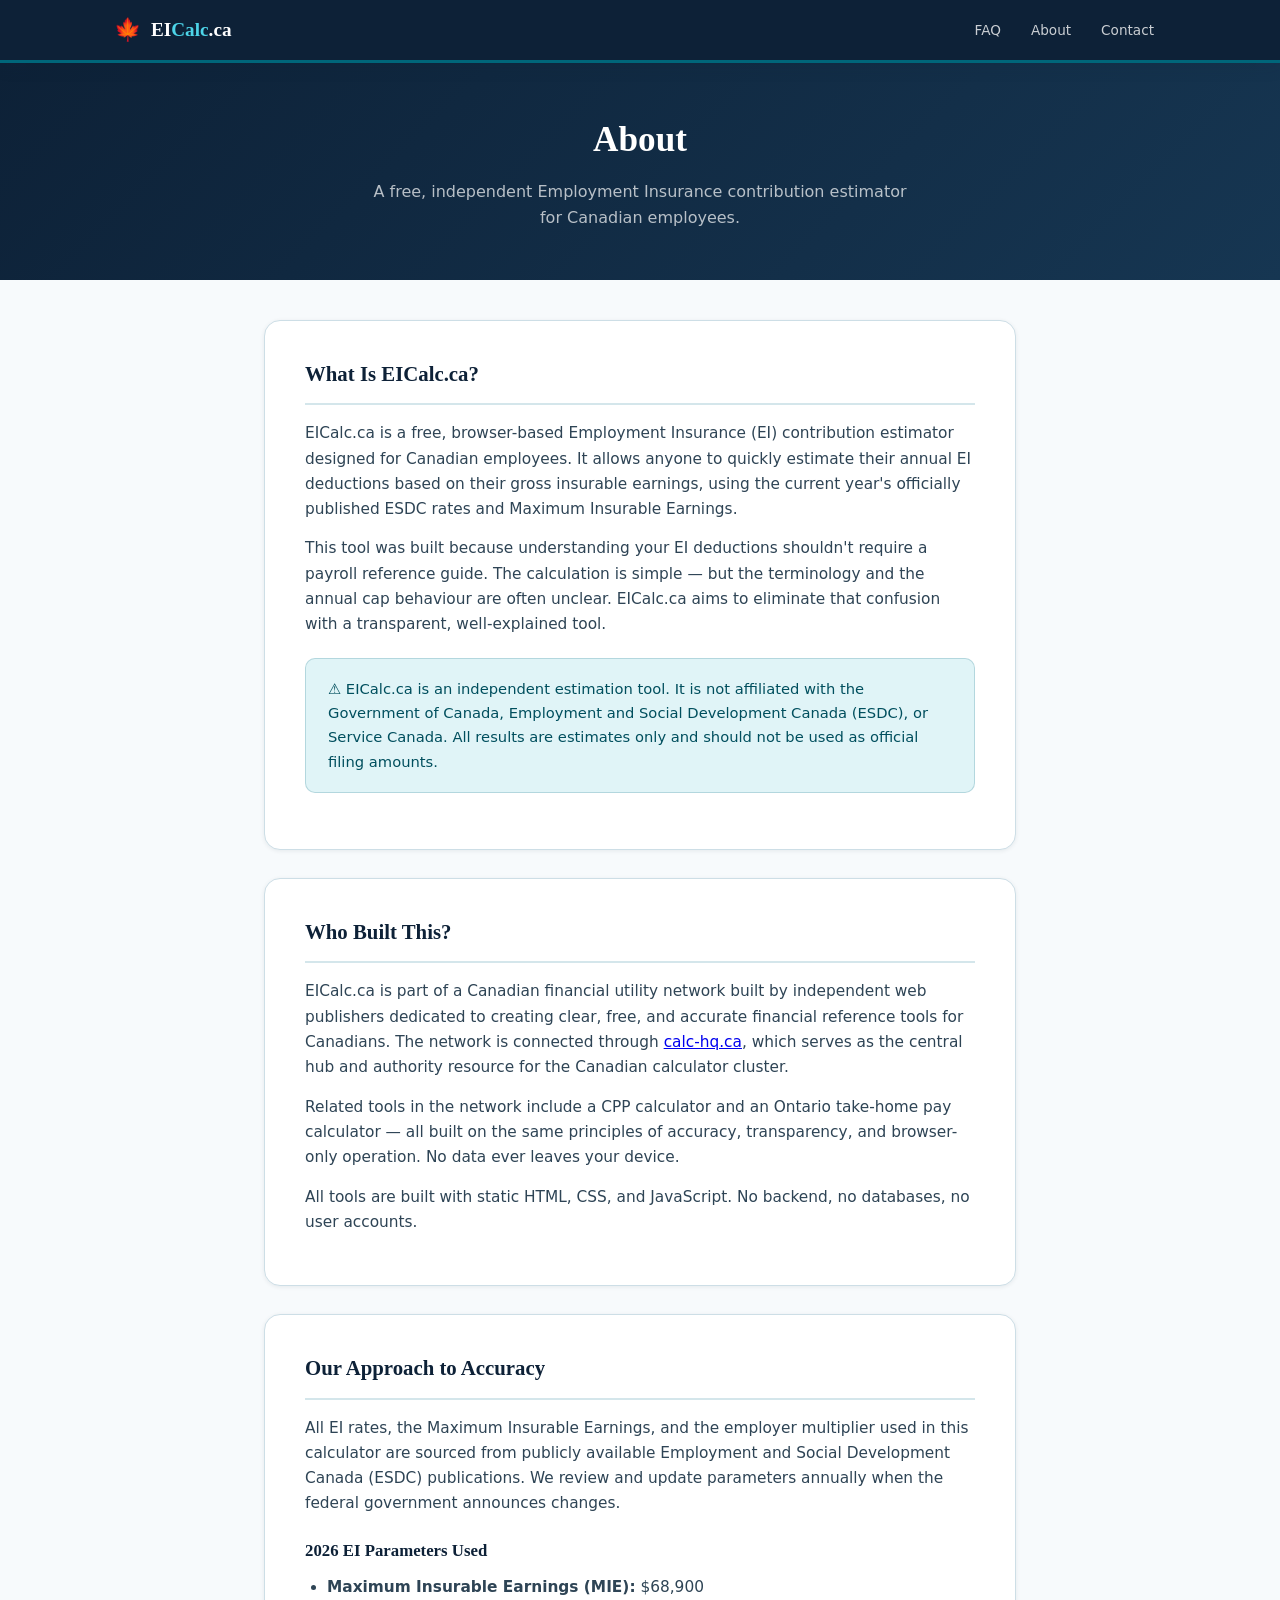
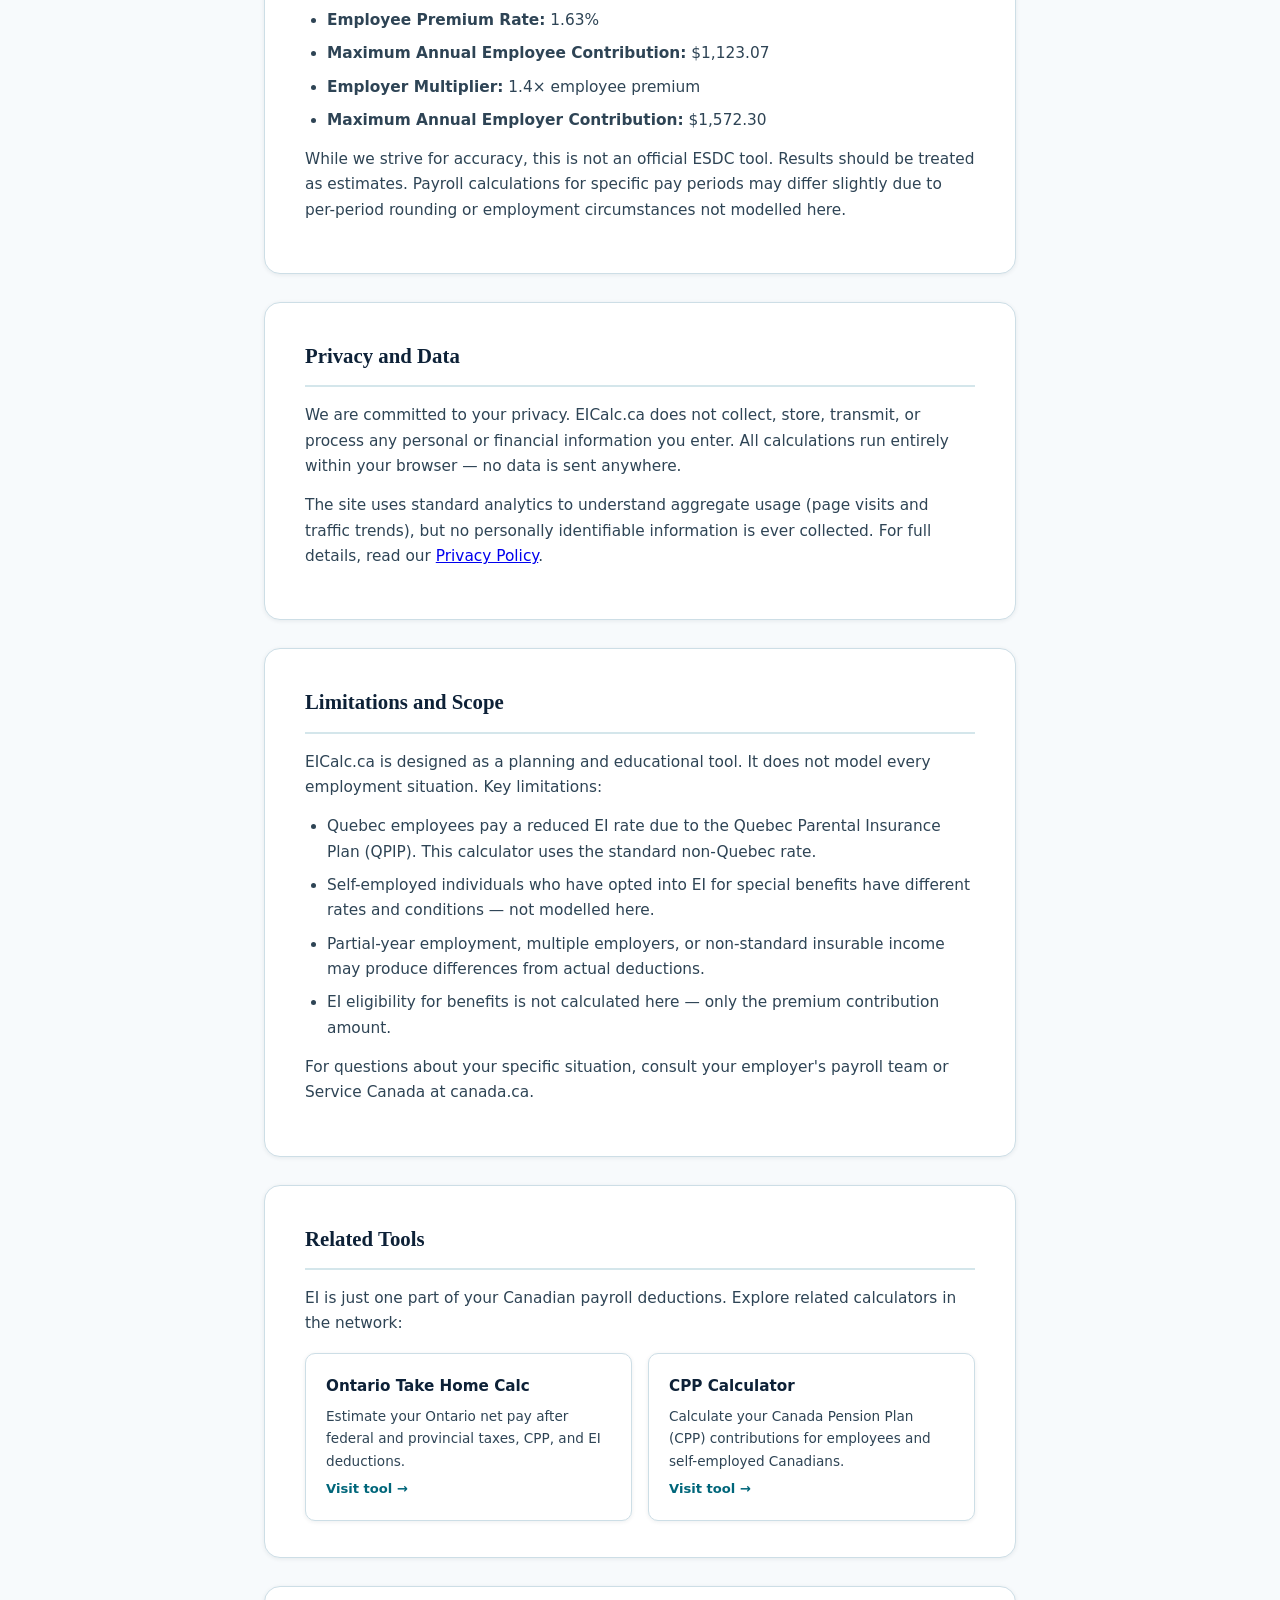
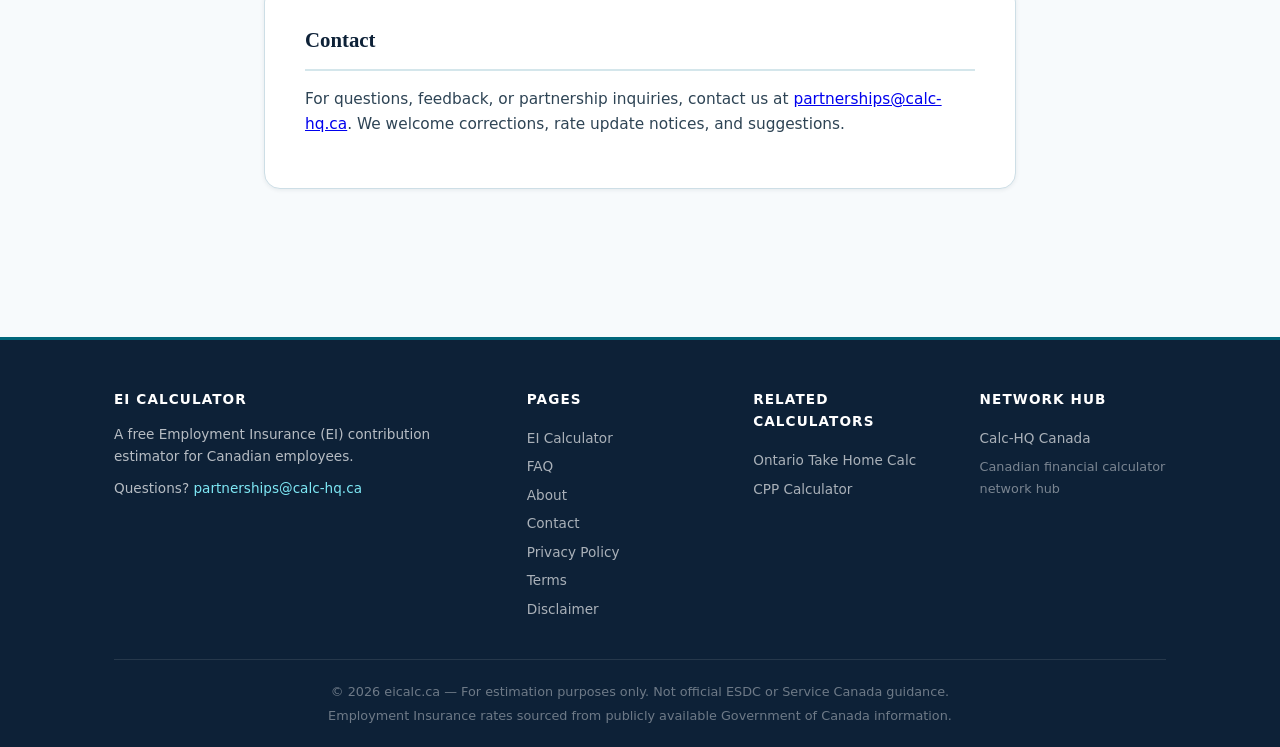
==== about.html @ 8615a93e "updated" ====
<!DOCTYPE html>
<html lang="en-CA">
<head>
  <meta charset="UTF-8" />
  <meta name="viewport" content="width=device-width, initial-scale=1.0" />
  <title>About | EI Calculator</title>
  <meta name="description" content="About EICalc.ca — a free, independent Employment Insurance (EI) contribution estimator for Canadian employees." />
  <link rel="canonical" href="https://eicalc.ca/about.html" />
  <link rel="icon" href="data:image/svg+xml,<svg xmlns='http://www.w3.org/2000/svg' viewBox='0 0 100 100'><text y='.9em' font-size='90'>🍁</text></svg>" />
  <script type="application/ld+json">
  {
    "@context": "https://schema.org",
    "@type": "WebApplication",
    "name": "EI Calculator",
    "url": "https://eicalc.ca",
    "description": "Free Employment Insurance (EI) contribution estimator for Canadian employees. Calculate your EI deductions based on current ESDC rates.",
    "applicationCategory": "FinanceApplication",
    "operatingSystem": "Any",
    "browserRequirements": "Requires JavaScript",
    "offers": { "@type": "Offer", "price": "0", "priceCurrency": "CAD" },
    "creator": { "@type": "Organization", "name": "EI Calculator", "url": "https://eicalc.ca" }
  }
  </script>
  <style>
    :root {
      --teal:#00667a; --teal-dark:#004f5e; --teal-light:#e0f4f7;
      --navy:#0d2137; --navy-mid:#163652; --mist:#edf4f6; --mist-dark:#d4e6eb;
      --white:#ffffff; --off-white:#f7fafc; --text:#1a2b38; --text-mid:#2e4455; --text-light:#5c7a8a;
      --border:#cddee6; --radius:10px; --radius-lg:16px;
      --shadow-sm:0 1px 4px rgba(13,33,55,0.08); --shadow-md:0 4px 16px rgba(13,33,55,0.12);
      --font-head:'Georgia','Times New Roman',serif; --font-body:'Segoe UI',system-ui,-apple-system,sans-serif;
    }
    *,*::before,*::after{box-sizing:border-box;margin:0;padding:0;}
    body{font-family:var(--font-body);font-size:16px;line-height:1.65;color:var(--text);background:var(--off-white);}
    .site-header{background:var(--navy);border-bottom:3px solid var(--teal);position:sticky;top:0;z-index:100;box-shadow:0 4px 16px rgba(13,33,55,0.12);}
    .header-inner{max-width:1100px;margin:0 auto;padding:0 24px;display:flex;align-items:center;justify-content:space-between;height:60px;}
    .site-logo{display:flex;align-items:center;gap:10px;text-decoration:none;}
    .logo-maple{font-size:22px;}
    .logo-text{font-family:var(--font-head);font-size:1.2rem;color:var(--white);font-weight:700;}
    .logo-text span{color:#4dd4e8;}
    .site-nav{display:flex;gap:6px;}
    .site-nav a{color:rgba(255,255,255,0.78);text-decoration:none;font-size:0.85rem;padding:6px 12px;border-radius:6px;transition:all 0.2s;}
    .site-nav a:hover{background:rgba(255,255,255,0.1);color:#fff;}
    .page-hero{background:linear-gradient(135deg,var(--navy) 0%,var(--navy-mid) 100%);padding:48px 24px;text-align:center;}
    .page-hero h1{font-family:var(--font-head);color:var(--white);font-size:clamp(1.6rem,3vw,2.2rem);margin-bottom:10px;}
    .page-hero p{color:rgba(255,255,255,0.7);max-width:560px;margin:0 auto;}
    .page-content{max-width:800px;margin:40px auto;padding:0 24px 60px;}
    .content-card{background:var(--white);border:1px solid var(--border);border-radius:var(--radius-lg);padding:36px 40px;box-shadow:var(--shadow-sm);margin-bottom:28px;}
    .content-card h2{font-family:var(--font-head);font-size:1.3rem;color:var(--navy);margin-bottom:16px;padding-bottom:12px;border-bottom:2px solid var(--mist-dark);}
    .content-card h3{font-family:var(--font-head);font-size:1.05rem;color:var(--navy);margin:20px 0 10px;}
    .content-card p{color:var(--text-mid);margin-bottom:14px;font-size:0.96rem;}
    .content-card ul{color:var(--text-mid);margin-bottom:14px;padding-left:22px;}
    .content-card li{margin-bottom:8px;font-size:0.96rem;}
    .highlight-box{background:var(--teal-light);border:1px solid rgba(0,102,122,0.2);border-radius:var(--radius);padding:18px 22px;margin:20px 0;}
    .highlight-box p{color:var(--teal-dark);margin:0;font-size:0.92rem;}
    .site-footer{background:var(--navy);border-top:3px solid var(--teal);color:rgba(255,255,255,0.7);margin-top:60px;}
    #network-footer{max-width:1100px;margin:0 auto;padding:0 24px;}
    .footer-grid{display:grid;grid-template-columns:2fr 1fr 1fr 1fr;gap:40px;padding:48px 0 36px;}
    .footer-col h4{color:var(--white);font-size:0.85rem;font-weight:700;text-transform:uppercase;letter-spacing:0.08em;margin-bottom:14px;}
    .footer-col p{font-size:0.85rem;line-height:1.6;margin-bottom:10px;}
    .footer-col a{display:block;color:rgba(255,255,255,0.65);text-decoration:none;font-size:0.85rem;padding:3px 0;transition:color 0.2s;}
    .footer-col a:hover{color:var(--white);}
    .footer-email a{display:inline;color:#7ee8f5;}
    .footer-hub-desc{display:block;font-size:0.8rem;color:rgba(255,255,255,0.45);margin-top:4px;}
    .footer-bottom{border-top:1px solid rgba(255,255,255,0.1);padding:18px 0;font-size:0.8rem;color:rgba(255,255,255,0.4);text-align:center;}
    .footer-bottom p{margin:3px 0;}
    .related-card{display:flex;flex-direction:column;gap:6px;background:var(--white);border:1px solid var(--border);border-radius:var(--radius);padding:20px;text-decoration:none;transition:border-color 0.2s,box-shadow 0.2s;box-shadow:var(--shadow-sm);}
    .related-card:hover{border-color:var(--teal);box-shadow:var(--shadow-md);}
    .related-card-name{font-weight:700;color:var(--navy);font-size:0.95rem;}
    .related-card-desc{font-size:0.85rem;color:var(--text-mid);}
    .related-card-link{font-size:0.82rem;font-weight:600;color:var(--teal);}
    #network-related-calculators{display:grid;grid-template-columns:repeat(auto-fit,minmax(240px,1fr));gap:16px;margin-top:16px;}
    @media(max-width:768px){.footer-grid{grid-template-columns:1fr 1fr;}.content-card{padding:22px 20px;}.site-nav{display:none;}}
    @media(max-width:480px){.footer-grid{grid-template-columns:1fr;}}
  </style>
  <script async src="https://pagead2.googlesyndication.com/pagead/js/adsbygoogle.js?client=ca-pub-7744853829365165" crossorigin="anonymous"></script>
</head>
<body>
<header class="site-header">
  <div class="header-inner">
    <a href="index.html" class="site-logo">
      <span class="logo-maple">🍁</span>
      <span class="logo-text">EI<span>Calc</span>.ca</span>
    </a>
    <nav class="site-nav">
      <a href="faq.html">FAQ</a>
      <a href="about.html">About</a>
      <a href="contact.html">Contact</a>
    </nav>
  </div>
</header>

<section class="page-hero">
  <h1>About</h1>
  <p>A free, independent Employment Insurance contribution estimator for Canadian employees.</p>
</section>

<div class="page-content">

  <div class="content-card">
    <h2>What Is EICalc.ca?</h2>
    <p>EICalc.ca is a free, browser-based Employment Insurance (EI) contribution estimator designed for Canadian employees. It allows anyone to quickly estimate their annual EI deductions based on their gross insurable earnings, using the current year's officially published ESDC rates and Maximum Insurable Earnings.</p>
    <p>This tool was built because understanding your EI deductions shouldn't require a payroll reference guide. The calculation is simple — but the terminology and the annual cap behaviour are often unclear. EICalc.ca aims to eliminate that confusion with a transparent, well-explained tool.</p>
    <div class="highlight-box">
      <p>⚠️ EICalc.ca is an independent estimation tool. It is not affiliated with the Government of Canada, Employment and Social Development Canada (ESDC), or Service Canada. All results are estimates only and should not be used as official filing amounts.</p>
    </div>
  </div>

  <div class="content-card">
    <h2>Who Built This?</h2>
    <p>EICalc.ca is part of a Canadian financial utility network built by independent web publishers dedicated to creating clear, free, and accurate financial reference tools for Canadians. The network is connected through <a href="https://calc-hq.ca" target="_blank" rel="noopener noreferrer">calc-hq.ca</a>, which serves as the central hub and authority resource for the Canadian calculator cluster.</p>
    <p>Related tools in the network include a CPP calculator and an Ontario take-home pay calculator — all built on the same principles of accuracy, transparency, and browser-only operation. No data ever leaves your device.</p>
    <p>All tools are built with static HTML, CSS, and JavaScript. No backend, no databases, no user accounts.</p>
  </div>

  <div class="content-card">
    <h2>Our Approach to Accuracy</h2>
    <p>All EI rates, the Maximum Insurable Earnings, and the employer multiplier used in this calculator are sourced from publicly available Employment and Social Development Canada (ESDC) publications. We review and update parameters annually when the federal government announces changes.</p>
    <h3 id="about-params-heading">2026 EI Parameters Used</h3>
    <ul>
      <li><strong>Maximum Insurable Earnings (MIE):</strong> $68,900</li>
      <li><strong>Employee Premium Rate:</strong> 1.63%</li>
      <li><strong>Maximum Annual Employee Contribution:</strong> $1,123.07</li>
      <li><strong>Employer Multiplier:</strong> 1.4× employee premium</li>
      <li><strong>Maximum Annual Employer Contribution:</strong> $1,572.30</li>
    </ul>
    <p>While we strive for accuracy, this is not an official ESDC tool. Results should be treated as estimates. Payroll calculations for specific pay periods may differ slightly due to per-period rounding or employment circumstances not modelled here.</p>
  </div>

  <div class="content-card">
    <h2>Privacy and Data</h2>
    <p>We are committed to your privacy. EICalc.ca does not collect, store, transmit, or process any personal or financial information you enter. All calculations run entirely within your browser — no data is sent anywhere.</p>
    <p>The site uses standard analytics to understand aggregate usage (page visits and traffic trends), but no personally identifiable information is ever collected. For full details, read our <a href="privacy-policy.html">Privacy Policy</a>.</p>
  </div>

  <div class="content-card">
    <h2>Limitations and Scope</h2>
    <p>EICalc.ca is designed as a planning and educational tool. It does not model every employment situation. Key limitations:</p>
    <ul>
      <li>Quebec employees pay a reduced EI rate due to the Quebec Parental Insurance Plan (QPIP). This calculator uses the standard non-Quebec rate.</li>
      <li>Self-employed individuals who have opted into EI for special benefits have different rates and conditions — not modelled here.</li>
      <li>Partial-year employment, multiple employers, or non-standard insurable income may produce differences from actual deductions.</li>
      <li>EI eligibility for benefits is not calculated here — only the premium contribution amount.</li>
    </ul>
    <p>For questions about your specific situation, consult your employer's payroll team or Service Canada at canada.ca.</p>
  </div>

  <div class="content-card">
    <h2>Related Tools</h2>
    <p>EI is just one part of your Canadian payroll deductions. Explore related calculators in the network:</p>
    <div id="network-related-calculators"></div>
  </div>

  <div class="content-card">
    <h2>Contact</h2>
    <p>For questions, feedback, or partnership inquiries, contact us at <a href="mailto:partnerships@calc-hq.ca">partnerships@calc-hq.ca</a>. We welcome corrections, rate update notices, and suggestions.</p>
  </div>

</div>

<footer class="site-footer">
  <div id="network-footer"></div>
</footer>
<script src="js/network.js"></script>
</body>
</html>
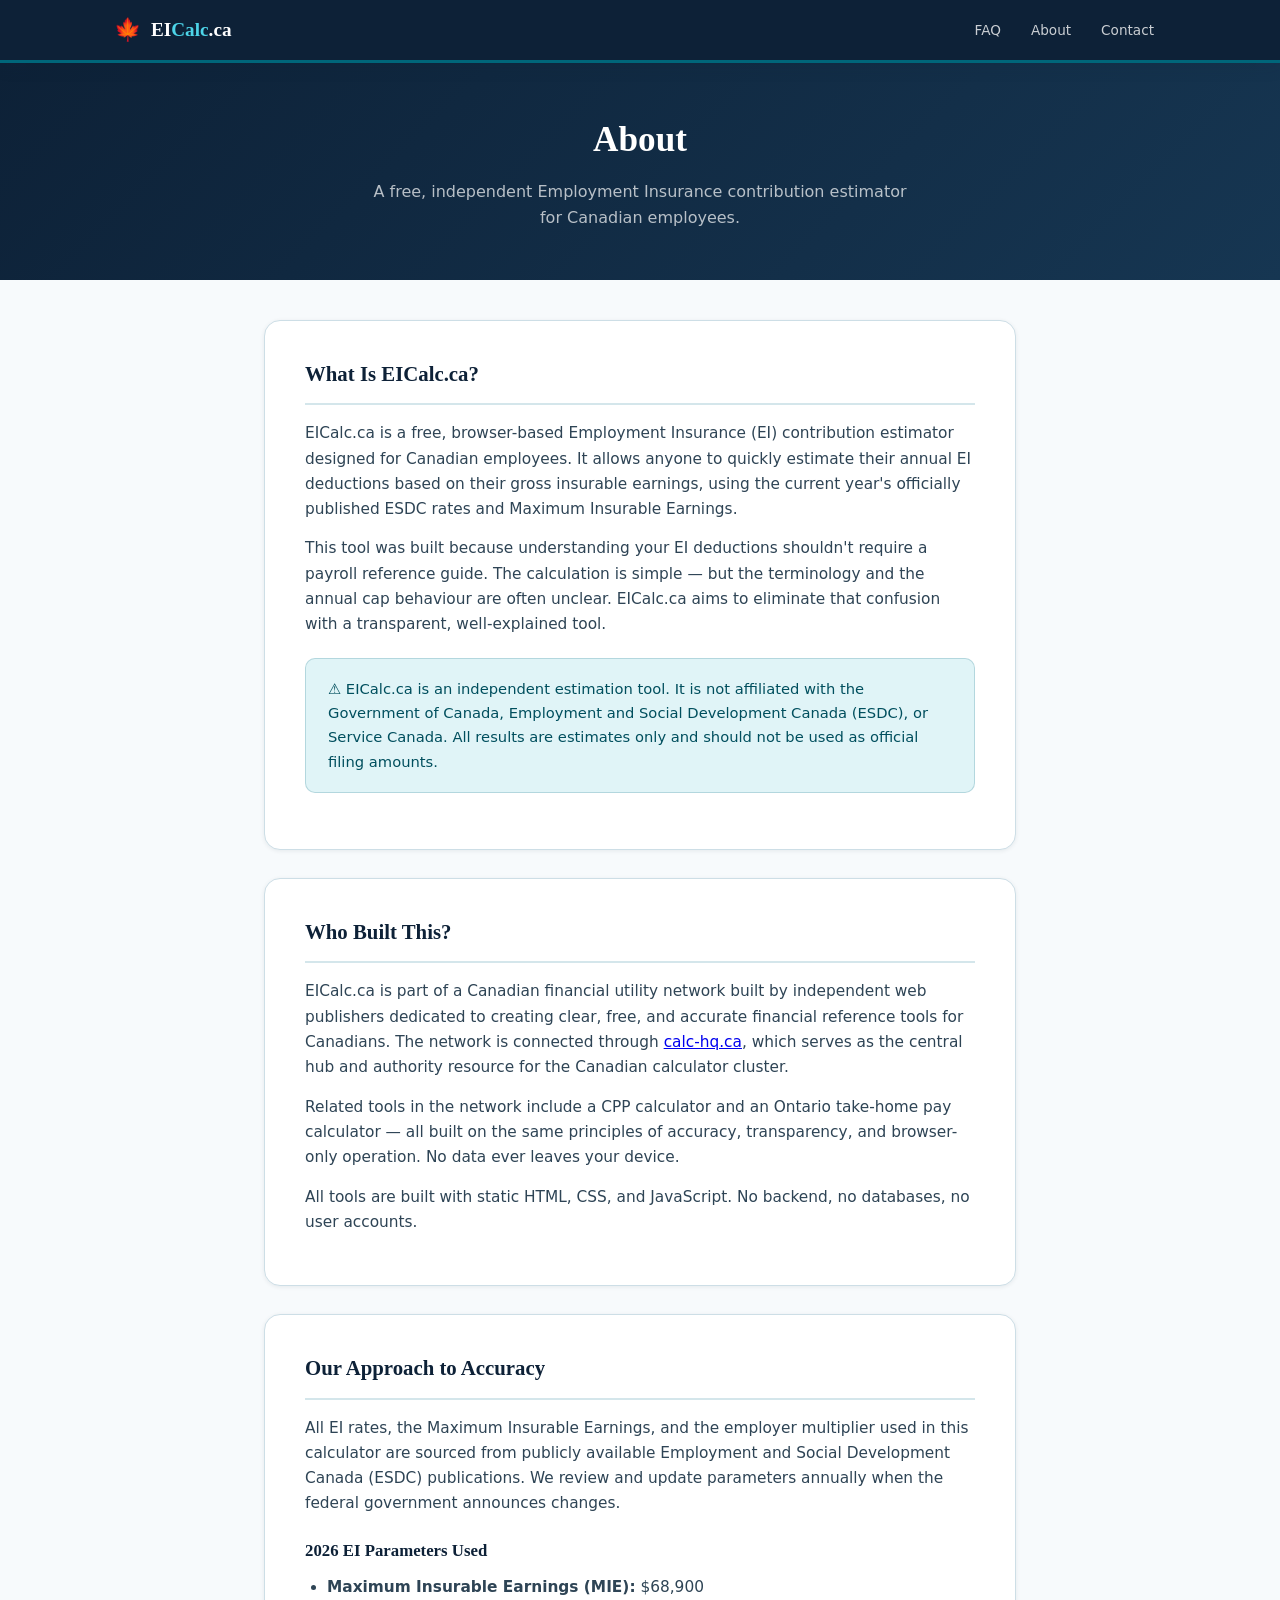
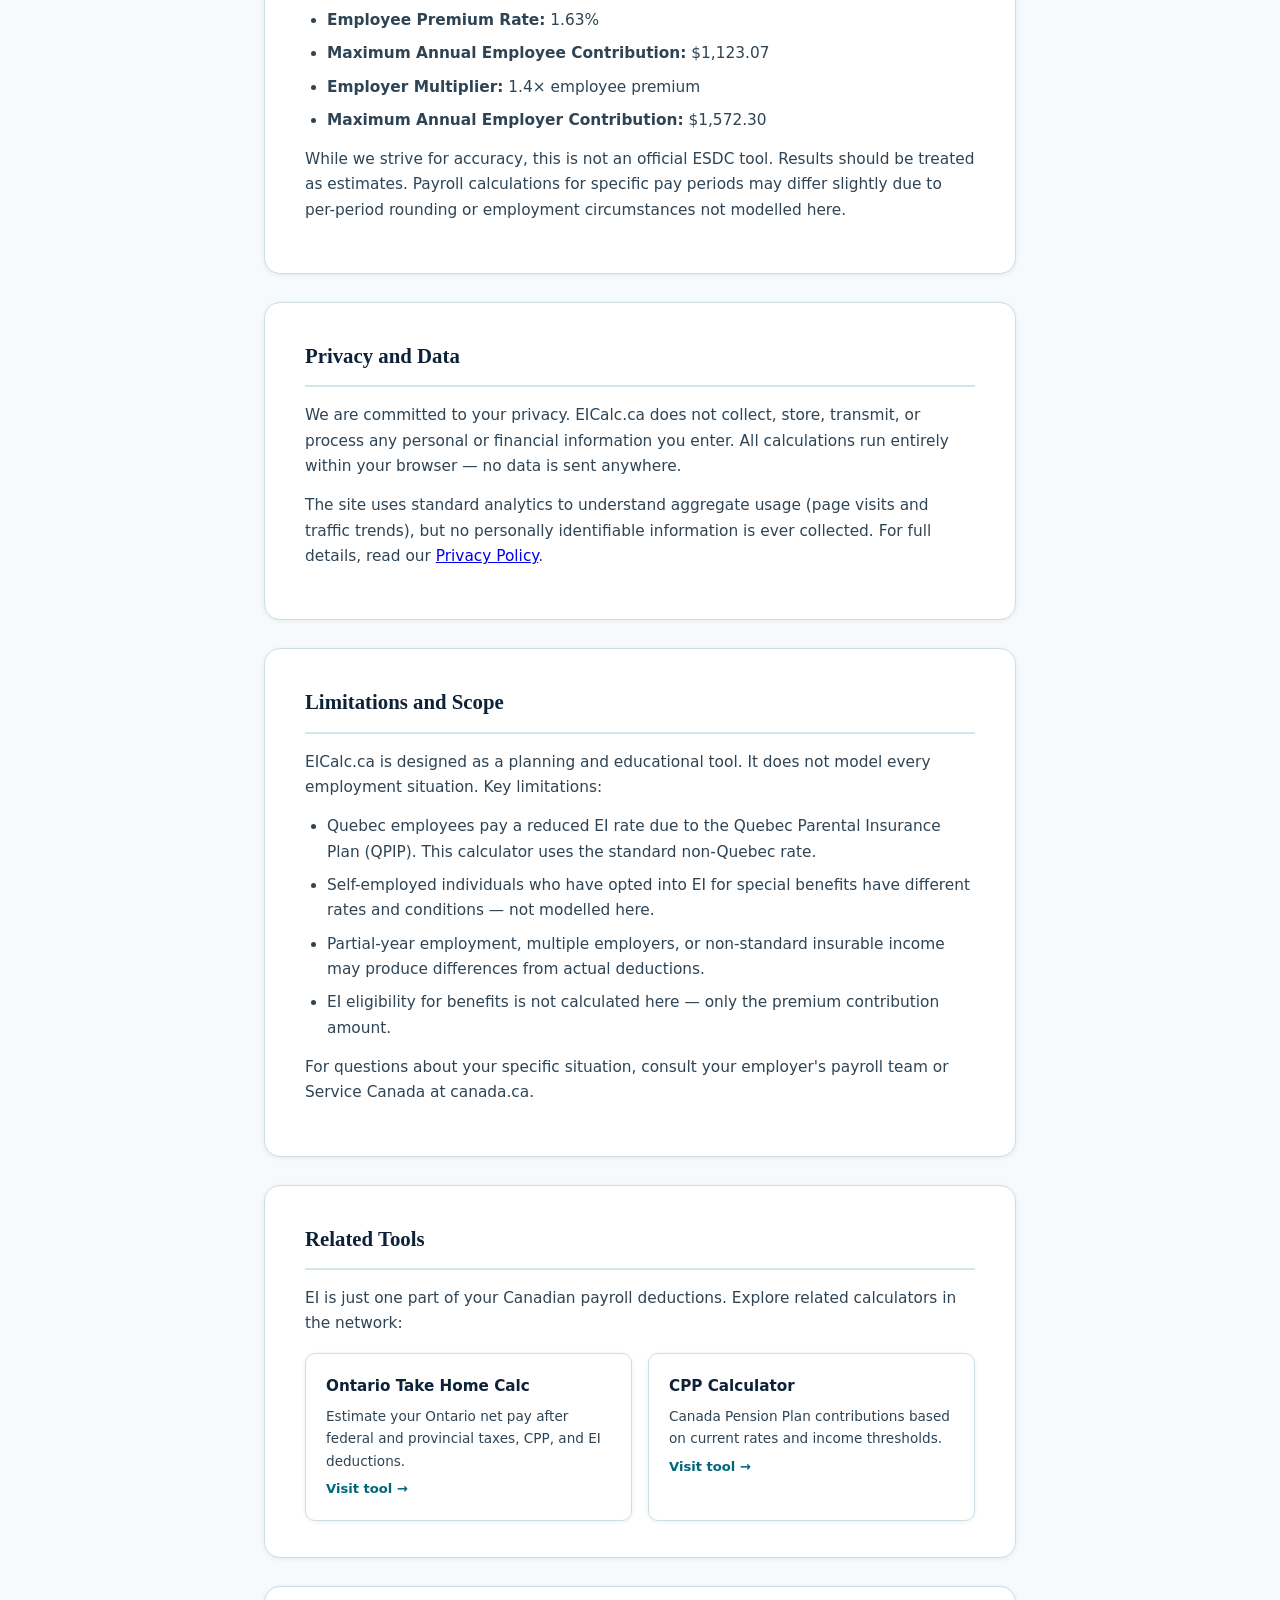
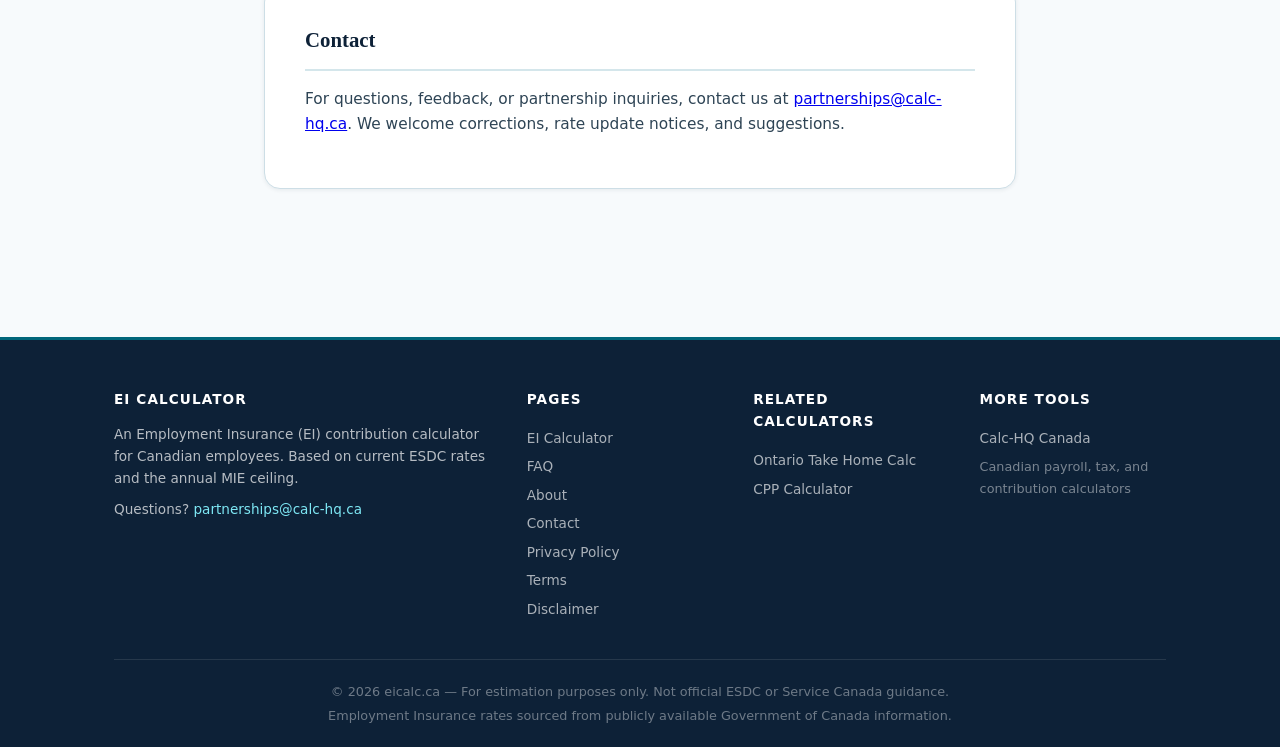
==== commit 1a946137: "Standardize ads.js — strict ad activation (iframe ≥50px tall, ≥100px wide) prevents inactive slot ex" ====
--- a/about.html
+++ b/about.html
@@ -162,5 +162,6 @@
   <div id="network-footer"></div>
 </footer>
 <script src="js/network.js"></script>
+<script src="js/ads.js"></script>
 </body>
 </html>
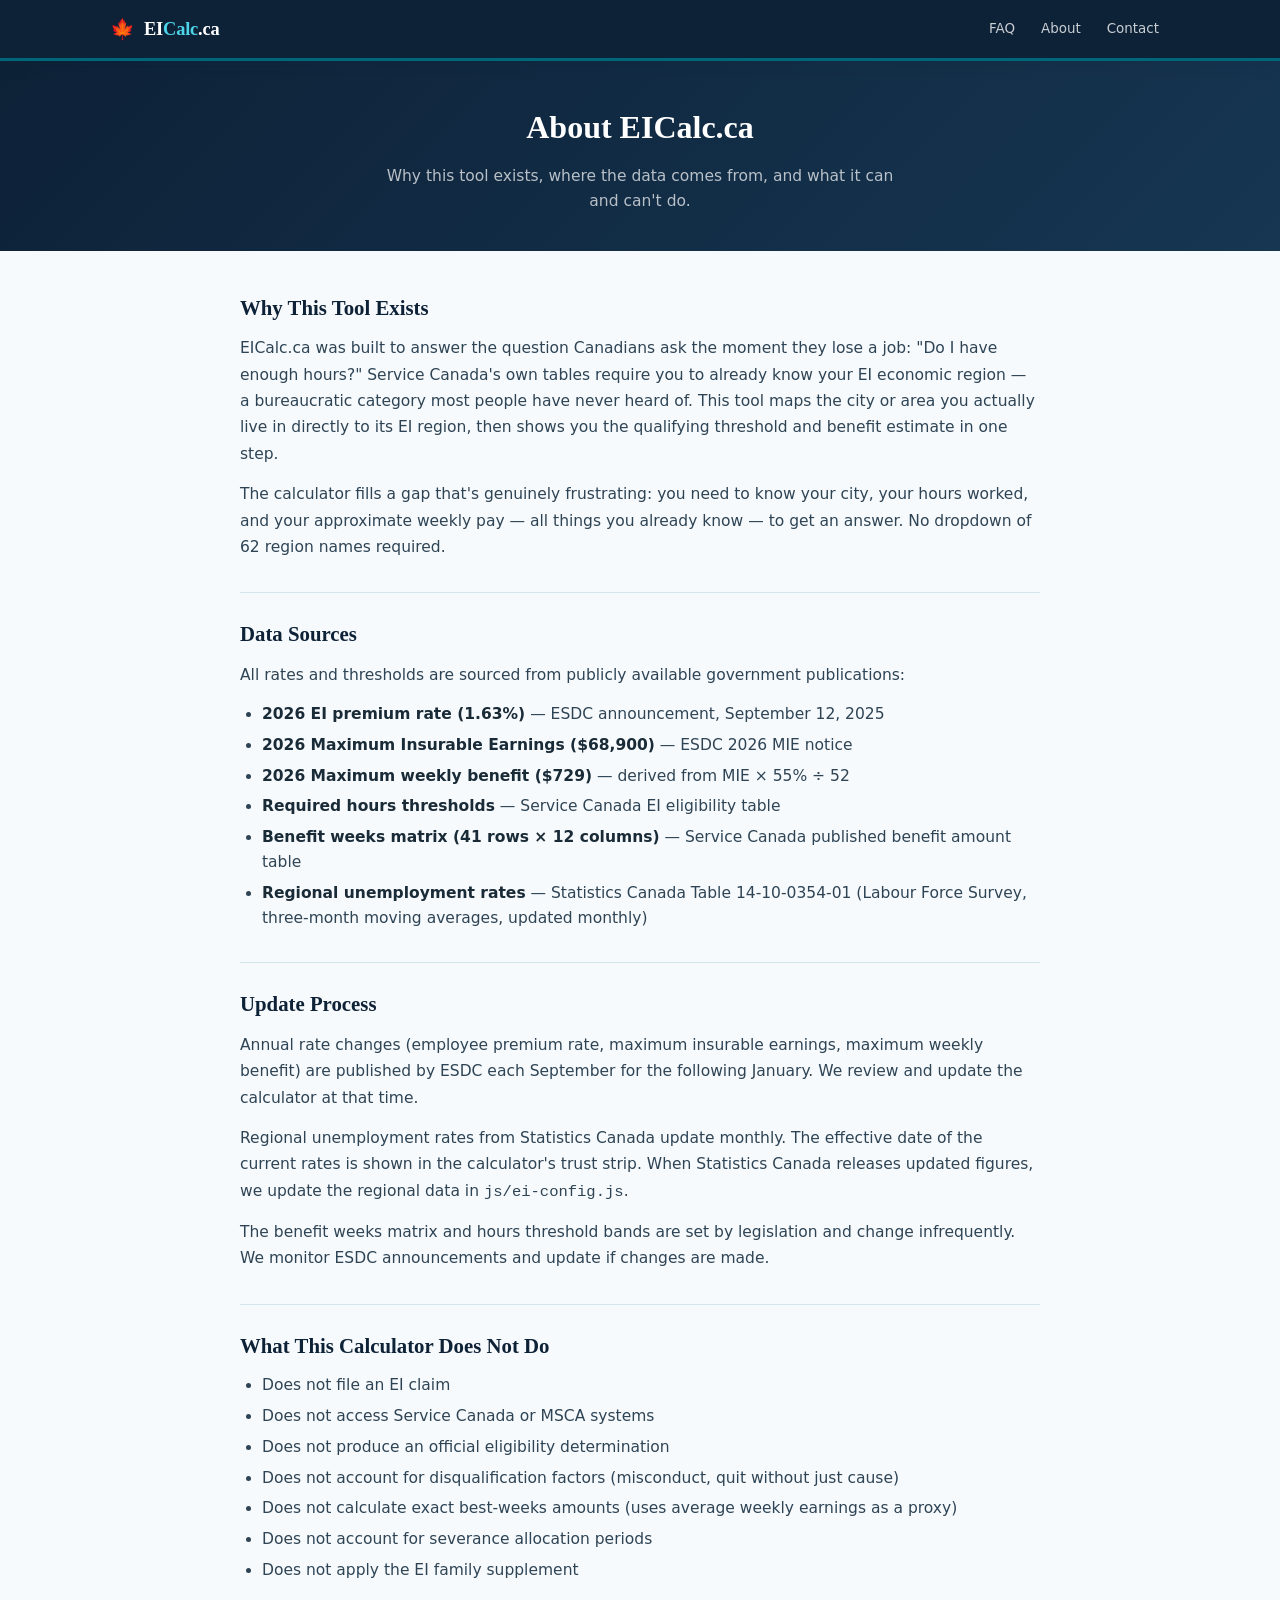
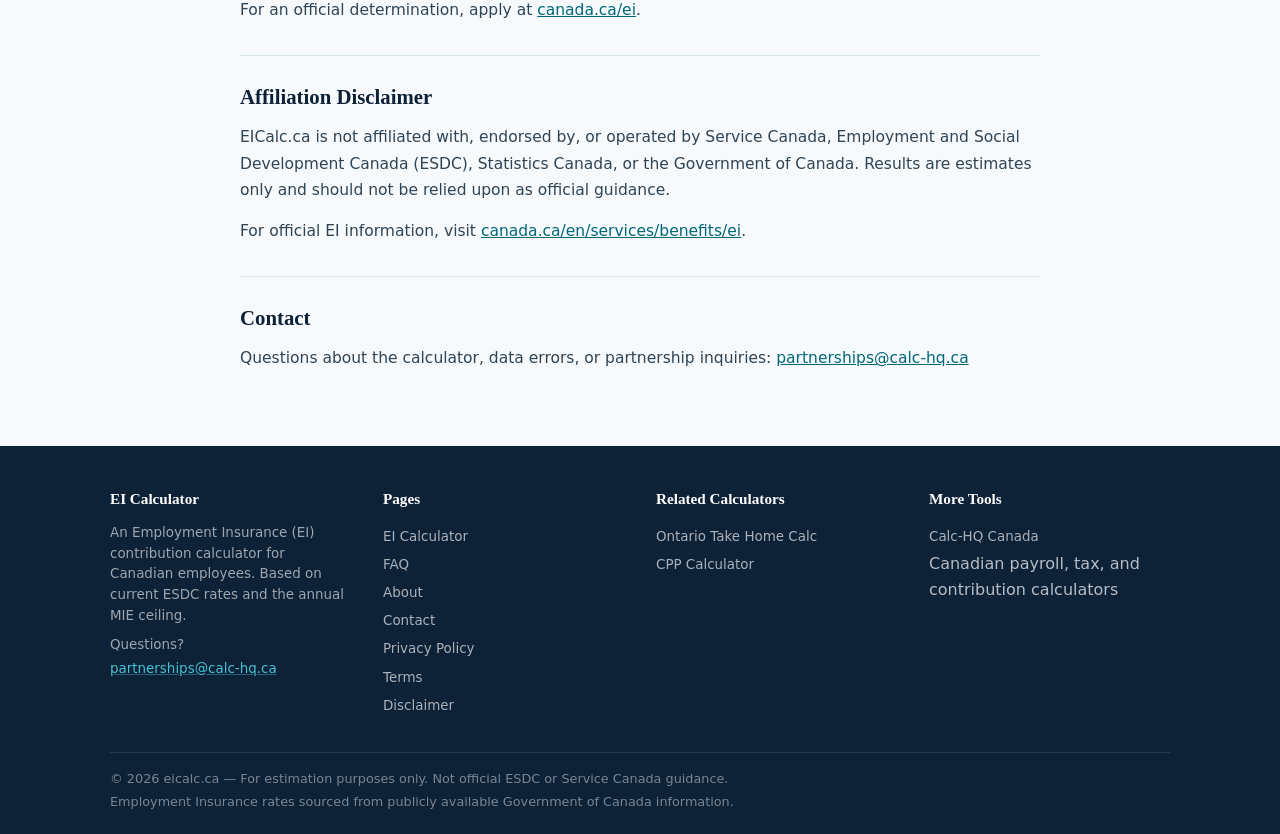
==== commit 2ed196d1: "Rebuild: EI eligibility + benefit estimator (2026) - Replace old contribution calculator with new el" ====
--- a/about.html
+++ b/about.html
@@ -3,165 +3,85 @@
 <head>
   <meta charset="UTF-8" />
   <meta name="viewport" content="width=device-width, initial-scale=1.0" />
-  <title>About | EI Calculator</title>
-  <meta name="description" content="About EICalc.ca — a free, independent Employment Insurance (EI) contribution estimator for Canadian employees." />
-  <link rel="canonical" href="https://eicalc.ca/about.html" />
+  <title>About EICalc.ca — Canadian EI Eligibility and Benefit Estimator</title>
+  <meta name="description" content="About EICalc.ca — how the calculator works, where the data comes from, and how we keep rates current. Not affiliated with Service Canada or the Government of Canada." />
+  <link rel="canonical" href="https://eicalc.ca/" />
   <link rel="icon" href="data:image/svg+xml,<svg xmlns='http://www.w3.org/2000/svg' viewBox='0 0 100 100'><text y='.9em' font-size='90'>🍁</text></svg>" />
-  <script type="application/ld+json">
-  {
-    "@context": "https://schema.org",
-    "@type": "WebApplication",
-    "name": "EI Calculator",
-    "url": "https://eicalc.ca",
-    "description": "Free Employment Insurance (EI) contribution estimator for Canadian employees. Calculate your EI deductions based on current ESDC rates.",
-    "applicationCategory": "FinanceApplication",
-    "operatingSystem": "Any",
-    "browserRequirements": "Requires JavaScript",
-    "offers": { "@type": "Offer", "price": "0", "priceCurrency": "CAD" },
-    "creator": { "@type": "Organization", "name": "EI Calculator", "url": "https://eicalc.ca" }
-  }
-  </script>
-  <style>
-    :root {
-      --teal:#00667a; --teal-dark:#004f5e; --teal-light:#e0f4f7;
-      --navy:#0d2137; --navy-mid:#163652; --mist:#edf4f6; --mist-dark:#d4e6eb;
-      --white:#ffffff; --off-white:#f7fafc; --text:#1a2b38; --text-mid:#2e4455; --text-light:#5c7a8a;
-      --border:#cddee6; --radius:10px; --radius-lg:16px;
-      --shadow-sm:0 1px 4px rgba(13,33,55,0.08); --shadow-md:0 4px 16px rgba(13,33,55,0.12);
-      --font-head:'Georgia','Times New Roman',serif; --font-body:'Segoe UI',system-ui,-apple-system,sans-serif;
-    }
-    *,*::before,*::after{box-sizing:border-box;margin:0;padding:0;}
-    body{font-family:var(--font-body);font-size:16px;line-height:1.65;color:var(--text);background:var(--off-white);}
-    .site-header{background:var(--navy);border-bottom:3px solid var(--teal);position:sticky;top:0;z-index:100;box-shadow:0 4px 16px rgba(13,33,55,0.12);}
-    .header-inner{max-width:1100px;margin:0 auto;padding:0 24px;display:flex;align-items:center;justify-content:space-between;height:60px;}
-    .site-logo{display:flex;align-items:center;gap:10px;text-decoration:none;}
-    .logo-maple{font-size:22px;}
-    .logo-text{font-family:var(--font-head);font-size:1.2rem;color:var(--white);font-weight:700;}
-    .logo-text span{color:#4dd4e8;}
-    .site-nav{display:flex;gap:6px;}
-    .site-nav a{color:rgba(255,255,255,0.78);text-decoration:none;font-size:0.85rem;padding:6px 12px;border-radius:6px;transition:all 0.2s;}
-    .site-nav a:hover{background:rgba(255,255,255,0.1);color:#fff;}
-    .page-hero{background:linear-gradient(135deg,var(--navy) 0%,var(--navy-mid) 100%);padding:48px 24px;text-align:center;}
-    .page-hero h1{font-family:var(--font-head);color:var(--white);font-size:clamp(1.6rem,3vw,2.2rem);margin-bottom:10px;}
-    .page-hero p{color:rgba(255,255,255,0.7);max-width:560px;margin:0 auto;}
-    .page-content{max-width:800px;margin:40px auto;padding:0 24px 60px;}
-    .content-card{background:var(--white);border:1px solid var(--border);border-radius:var(--radius-lg);padding:36px 40px;box-shadow:var(--shadow-sm);margin-bottom:28px;}
-    .content-card h2{font-family:var(--font-head);font-size:1.3rem;color:var(--navy);margin-bottom:16px;padding-bottom:12px;border-bottom:2px solid var(--mist-dark);}
-    .content-card h3{font-family:var(--font-head);font-size:1.05rem;color:var(--navy);margin:20px 0 10px;}
-    .content-card p{color:var(--text-mid);margin-bottom:14px;font-size:0.96rem;}
-    .content-card ul{color:var(--text-mid);margin-bottom:14px;padding-left:22px;}
-    .content-card li{margin-bottom:8px;font-size:0.96rem;}
-    .highlight-box{background:var(--teal-light);border:1px solid rgba(0,102,122,0.2);border-radius:var(--radius);padding:18px 22px;margin:20px 0;}
-    .highlight-box p{color:var(--teal-dark);margin:0;font-size:0.92rem;}
-    .site-footer{background:var(--navy);border-top:3px solid var(--teal);color:rgba(255,255,255,0.7);margin-top:60px;}
-    #network-footer{max-width:1100px;margin:0 auto;padding:0 24px;}
-    .footer-grid{display:grid;grid-template-columns:2fr 1fr 1fr 1fr;gap:40px;padding:48px 0 36px;}
-    .footer-col h4{color:var(--white);font-size:0.85rem;font-weight:700;text-transform:uppercase;letter-spacing:0.08em;margin-bottom:14px;}
-    .footer-col p{font-size:0.85rem;line-height:1.6;margin-bottom:10px;}
-    .footer-col a{display:block;color:rgba(255,255,255,0.65);text-decoration:none;font-size:0.85rem;padding:3px 0;transition:color 0.2s;}
-    .footer-col a:hover{color:var(--white);}
-    .footer-email a{display:inline;color:#7ee8f5;}
-    .footer-hub-desc{display:block;font-size:0.8rem;color:rgba(255,255,255,0.45);margin-top:4px;}
-    .footer-bottom{border-top:1px solid rgba(255,255,255,0.1);padding:18px 0;font-size:0.8rem;color:rgba(255,255,255,0.4);text-align:center;}
-    .footer-bottom p{margin:3px 0;}
-    .related-card{display:flex;flex-direction:column;gap:6px;background:var(--white);border:1px solid var(--border);border-radius:var(--radius);padding:20px;text-decoration:none;transition:border-color 0.2s,box-shadow 0.2s;box-shadow:var(--shadow-sm);}
-    .related-card:hover{border-color:var(--teal);box-shadow:var(--shadow-md);}
-    .related-card-name{font-weight:700;color:var(--navy);font-size:0.95rem;}
-    .related-card-desc{font-size:0.85rem;color:var(--text-mid);}
-    .related-card-link{font-size:0.82rem;font-weight:600;color:var(--teal);}
-    #network-related-calculators{display:grid;grid-template-columns:repeat(auto-fit,minmax(240px,1fr));gap:16px;margin-top:16px;}
-    @media(max-width:768px){.footer-grid{grid-template-columns:1fr 1fr;}.content-card{padding:22px 20px;}.site-nav{display:none;}}
-    @media(max-width:480px){.footer-grid{grid-template-columns:1fr;}}
-  </style>
+  <link rel="stylesheet" href="css/style.css" />
   <script async src="https://pagead2.googlesyndication.com/pagead/js/adsbygoogle.js?client=ca-pub-7744853829365165" crossorigin="anonymous"></script>
 </head>
 <body>
-<header class="site-header">
-  <div class="header-inner">
-    <a href="index.html" class="site-logo">
-      <span class="logo-maple">🍁</span>
-      <span class="logo-text">EI<span>Calc</span>.ca</span>
-    </a>
-    <nav class="site-nav">
-      <a href="faq.html">FAQ</a>
-      <a href="about.html">About</a>
-      <a href="contact.html">Contact</a>
-    </nav>
-  </div>
-</header>
 
-<section class="page-hero">
-  <h1>About</h1>
-  <p>A free, independent Employment Insurance contribution estimator for Canadian employees.</p>
-</section>
+  <header class="site-header">
+    <div class="header-inner">
+      <a href="index.html" class="site-logo">
+        <span class="logo-maple">🍁</span>
+        <span class="logo-text">EI<span>Calc</span>.ca</span>
+      </a>
+      <nav class="site-nav">
+        <a href="faq.html">FAQ</a>
+        <a href="about.html">About</a>
+        <a href="contact.html">Contact</a>
+      </nav>
+    </div>
+  </header>
 
-<div class="page-content">
-
-  <div class="content-card">
-    <h2>What Is EICalc.ca?</h2>
-    <p>EICalc.ca is a free, browser-based Employment Insurance (EI) contribution estimator designed for Canadian employees. It allows anyone to quickly estimate their annual EI deductions based on their gross insurable earnings, using the current year's officially published ESDC rates and Maximum Insurable Earnings.</p>
-    <p>This tool was built because understanding your EI deductions shouldn't require a payroll reference guide. The calculation is simple — but the terminology and the annual cap behaviour are often unclear. EICalc.ca aims to eliminate that confusion with a transparent, well-explained tool.</p>
-    <div class="highlight-box">
-      <p>⚠️ EICalc.ca is an independent estimation tool. It is not affiliated with the Government of Canada, Employment and Social Development Canada (ESDC), or Service Canada. All results are estimates only and should not be used as official filing amounts.</p>
-    </div>
+  <div class="page-hero">
+    <h1>About EICalc.ca</h1>
+    <p>Why this tool exists, where the data comes from, and what it can and can't do.</p>
   </div>
 
-  <div class="content-card">
-    <h2>Who Built This?</h2>
-    <p>EICalc.ca is part of a Canadian financial utility network built by independent web publishers dedicated to creating clear, free, and accurate financial reference tools for Canadians. The network is connected through <a href="https://calc-hq.ca" target="_blank" rel="noopener noreferrer">calc-hq.ca</a>, which serves as the central hub and authority resource for the Canadian calculator cluster.</p>
-    <p>Related tools in the network include a CPP calculator and an Ontario take-home pay calculator — all built on the same principles of accuracy, transparency, and browser-only operation. No data ever leaves your device.</p>
-    <p>All tools are built with static HTML, CSS, and JavaScript. No backend, no databases, no user accounts.</p>
-  </div>
+  <main class="page-content">
 
-  <div class="content-card">
-    <h2>Our Approach to Accuracy</h2>
-    <p>All EI rates, the Maximum Insurable Earnings, and the employer multiplier used in this calculator are sourced from publicly available Employment and Social Development Canada (ESDC) publications. We review and update parameters annually when the federal government announces changes.</p>
-    <h3 id="about-params-heading">2026 EI Parameters Used</h3>
+    <h2>Why This Tool Exists</h2>
+    <p>EICalc.ca was built to answer the question Canadians ask the moment they lose a job: "Do I have enough hours?" Service Canada's own tables require you to already know your EI economic region — a bureaucratic category most people have never heard of. This tool maps the city or area you actually live in directly to its EI region, then shows you the qualifying threshold and benefit estimate in one step.</p>
+    <p>The calculator fills a gap that's genuinely frustrating: you need to know your city, your hours worked, and your approximate weekly pay — all things you already know — to get an answer. No dropdown of 62 region names required.</p>
+
+    <h2>Data Sources</h2>
+    <p>All rates and thresholds are sourced from publicly available government publications:</p>
     <ul>
-      <li><strong>Maximum Insurable Earnings (MIE):</strong> $68,900</li>
-      <li><strong>Employee Premium Rate:</strong> 1.63%</li>
-      <li><strong>Maximum Annual Employee Contribution:</strong> $1,123.07</li>
-      <li><strong>Employer Multiplier:</strong> 1.4× employee premium</li>
-      <li><strong>Maximum Annual Employer Contribution:</strong> $1,572.30</li>
+      <li><strong>2026 EI premium rate (1.63%)</strong> — ESDC announcement, September 12, 2025</li>
+      <li><strong>2026 Maximum Insurable Earnings ($68,900)</strong> — ESDC 2026 MIE notice</li>
+      <li><strong>2026 Maximum weekly benefit ($729)</strong> — derived from MIE × 55% ÷ 52</li>
+      <li><strong>Required hours thresholds</strong> — Service Canada EI eligibility table</li>
+      <li><strong>Benefit weeks matrix (41 rows × 12 columns)</strong> — Service Canada published benefit amount table</li>
+      <li><strong>Regional unemployment rates</strong> — Statistics Canada Table 14-10-0354-01 (Labour Force Survey, three-month moving averages, updated monthly)</li>
     </ul>
-    <p>While we strive for accuracy, this is not an official ESDC tool. Results should be treated as estimates. Payroll calculations for specific pay periods may differ slightly due to per-period rounding or employment circumstances not modelled here.</p>
-  </div>
 
-  <div class="content-card">
-    <h2>Privacy and Data</h2>
-    <p>We are committed to your privacy. EICalc.ca does not collect, store, transmit, or process any personal or financial information you enter. All calculations run entirely within your browser — no data is sent anywhere.</p>
-    <p>The site uses standard analytics to understand aggregate usage (page visits and traffic trends), but no personally identifiable information is ever collected. For full details, read our <a href="privacy-policy.html">Privacy Policy</a>.</p>
-  </div>
+    <h2>Update Process</h2>
+    <p>Annual rate changes (employee premium rate, maximum insurable earnings, maximum weekly benefit) are published by ESDC each September for the following January. We review and update the calculator at that time.</p>
+    <p>Regional unemployment rates from Statistics Canada update monthly. The effective date of the current rates is shown in the calculator's trust strip. When Statistics Canada releases updated figures, we update the regional data in <code>js/ei-config.js</code>.</p>
+    <p>The benefit weeks matrix and hours threshold bands are set by legislation and change infrequently. We monitor ESDC announcements and update if changes are made.</p>
 
-  <div class="content-card">
-    <h2>Limitations and Scope</h2>
-    <p>EICalc.ca is designed as a planning and educational tool. It does not model every employment situation. Key limitations:</p>
+    <h2>What This Calculator Does Not Do</h2>
     <ul>
-      <li>Quebec employees pay a reduced EI rate due to the Quebec Parental Insurance Plan (QPIP). This calculator uses the standard non-Quebec rate.</li>
-      <li>Self-employed individuals who have opted into EI for special benefits have different rates and conditions — not modelled here.</li>
-      <li>Partial-year employment, multiple employers, or non-standard insurable income may produce differences from actual deductions.</li>
-      <li>EI eligibility for benefits is not calculated here — only the premium contribution amount.</li>
+      <li>Does not file an EI claim</li>
+      <li>Does not access Service Canada or MSCA systems</li>
+      <li>Does not produce an official eligibility determination</li>
+      <li>Does not account for disqualification factors (misconduct, quit without just cause)</li>
+      <li>Does not calculate exact best-weeks amounts (uses average weekly earnings as a proxy)</li>
+      <li>Does not account for severance allocation periods</li>
+      <li>Does not apply the EI family supplement</li>
     </ul>
-    <p>For questions about your specific situation, consult your employer's payroll team or Service Canada at canada.ca.</p>
-  </div>
+    <p>For an official determination, apply at <a href="https://www.canada.ca/en/services/benefits/ei/ei-regular-benefit.html" target="_blank" rel="noopener noreferrer">canada.ca/ei</a>.</p>
 
-  <div class="content-card">
-    <h2>Related Tools</h2>
-    <p>EI is just one part of your Canadian payroll deductions. Explore related calculators in the network:</p>
-    <div id="network-related-calculators"></div>
-  </div>
+    <h2>Affiliation Disclaimer</h2>
+    <p>EICalc.ca is not affiliated with, endorsed by, or operated by Service Canada, Employment and Social Development Canada (ESDC), Statistics Canada, or the Government of Canada. Results are estimates only and should not be relied upon as official guidance.</p>
+    <p>For official EI information, visit <a href="https://www.canada.ca/en/services/benefits/ei.html" target="_blank" rel="noopener noreferrer">canada.ca/en/services/benefits/ei</a>.</p>
 
-  <div class="content-card">
     <h2>Contact</h2>
-    <p>For questions, feedback, or partnership inquiries, contact us at <a href="mailto:partnerships@calc-hq.ca">partnerships@calc-hq.ca</a>. We welcome corrections, rate update notices, and suggestions.</p>
-  </div>
+    <p>Questions about the calculator, data errors, or partnership inquiries: <a href="mailto:partnerships@calc-hq.ca">partnerships@calc-hq.ca</a></p>
 
-</div>
+  </main>
 
-<footer class="site-footer">
-  <div id="network-footer"></div>
-</footer>
-<script src="js/network.js"></script>
-<script src="js/ads.js"></script>
+  <footer class="site-footer">
+    <div id="network-footer"></div>
+  </footer>
+
+  <script src="js/ei-config.js"></script>
+  <script src="js/ei-calculator.js"></script>
+  <script src="js/ads.js"></script>
+  <script src="js/network.js"></script>
+
 </body>
 </html>
--- a/css/style.css
+++ b/css/style.css
@@ -0,0 +1,986 @@
+/* ============================================================
+   EICalc.ca — css/style.css
+   2026 · Responsive · Mobile-first
+   ============================================================ */
+
+/* ── Design Tokens ─────────────────────────────────────────── */
+:root {
+  --teal:        #00667a;
+  --teal-dark:   #004f5e;
+  --teal-light:  #e0f4f7;
+  --navy:        #0d2137;
+  --navy-mid:    #163652;
+  --slate:       #2e4a60;
+  --mist:        #edf4f6;
+  --mist-dark:   #d4e6eb;
+  --white:       #ffffff;
+  --off-white:   #f7fafc;
+  --text:        #1a2b38;
+  --text-mid:    #2e4455;
+  --text-light:  #5c7a8a;
+  --border:      #cddee6;
+  --success:     #0e6e3f;
+  --success-bg:  #e8f7ef;
+  --danger:      #b71c1c;
+  --danger-bg:   #fdecea;
+  --warn:        #c88a00;
+  --warn-bg:     #fff8e0;
+  --gold-border: #e8cc6a;
+  --radius:      10px;
+  --radius-lg:   16px;
+  --shadow-sm:   0 1px 4px rgba(13,33,55,0.08);
+  --shadow-md:   0 4px 16px rgba(13,33,55,0.12);
+  --shadow-lg:   0 8px 32px rgba(13,33,55,0.16);
+  --font-head:   'Georgia', 'Times New Roman', serif;
+  --font-body:   'Segoe UI', system-ui, -apple-system, sans-serif;
+  --font-mono:   'SFMono-Regular', Consolas, 'Liberation Mono', monospace;
+}
+
+/* ── Reset ─────────────────────────────────────────────────── */
+*, *::before, *::after {
+  box-sizing: border-box;
+  margin: 0;
+  padding: 0;
+}
+html { scroll-behavior: smooth; }
+body {
+  font-family: var(--font-body);
+  font-size: 16px;
+  line-height: 1.65;
+  color: var(--text);
+  background: var(--off-white);
+}
+img { max-width: 100%; display: block; }
+a { color: var(--teal); }
+a:hover { color: var(--teal-dark); }
+
+/* ── Site Header ────────────────────────────────────────────── */
+.site-header {
+  background: var(--navy);
+  border-bottom: 3px solid var(--teal);
+  position: sticky;
+  top: 0;
+  z-index: 100;
+  box-shadow: var(--shadow-md);
+}
+.header-inner {
+  max-width: 1100px;
+  margin: 0 auto;
+  padding: 0 20px;
+  display: flex;
+  align-items: center;
+  justify-content: space-between;
+  height: 58px;
+}
+.site-logo {
+  display: flex;
+  align-items: center;
+  gap: 9px;
+  text-decoration: none;
+}
+.logo-maple { font-size: 20px; line-height: 1; }
+.logo-text {
+  font-family: var(--font-head);
+  font-size: 1.15rem;
+  color: var(--white);
+  font-weight: 700;
+  letter-spacing: -0.01em;
+}
+.logo-text span { color: #4dd4e8; }
+.site-nav { display: flex; gap: 4px; flex-wrap: wrap; }
+.site-nav a {
+  color: rgba(255,255,255,0.78);
+  text-decoration: none;
+  font-size: 0.84rem;
+  padding: 5px 11px;
+  border-radius: 6px;
+  transition: background 0.2s, color 0.2s;
+}
+.site-nav a:hover { background: rgba(255,255,255,0.1); color: #fff; }
+
+/* ── Hero ───────────────────────────────────────────────────── */
+.hero {
+  background: linear-gradient(135deg, var(--navy) 0%, var(--navy-mid) 55%, var(--slate) 100%);
+  padding: 52px 20px 44px;
+  text-align: center;
+  position: relative;
+  overflow: hidden;
+}
+.hero::before {
+  content: '';
+  position: absolute;
+  inset: 0;
+  background: url("data:image/svg+xml,%3Csvg width='60' height='60' viewBox='0 0 60 60' xmlns='http://www.w3.org/2000/svg'%3E%3Cg fill='none' fill-rule='evenodd'%3E%3Cg fill='%23ffffff' fill-opacity='0.02'%3E%3Cpath d='M36 34v-4h-2v4h-4v2h4v4h2v-4h4v-2h-4zm0-30V0h-2v4h-4v2h4v4h2V6h4V4h-4zM6 34v-4H4v4H0v2h4v4h2v-4h4v-2H6zM6 4V0H4v4H0v2h4v4h2V6h4V4H6z'/%3E%3C/g%3E%3C/g%3E%3C/svg%3E");
+  pointer-events: none;
+}
+.hero-inner { position: relative; max-width: 680px; margin: 0 auto; }
+.hero-badge {
+  display: inline-flex;
+  align-items: center;
+  gap: 6px;
+  background: rgba(0,102,122,0.3);
+  border: 1px solid rgba(77,212,232,0.4);
+  color: #a0eaf5;
+  font-size: 0.77rem;
+  font-weight: 600;
+  letter-spacing: 0.07em;
+  text-transform: uppercase;
+  padding: 4px 14px;
+  border-radius: 20px;
+  margin-bottom: 18px;
+}
+.hero h1 {
+  font-family: var(--font-head);
+  font-size: clamp(1.75rem, 4.5vw, 2.55rem);
+  color: var(--white);
+  line-height: 1.22;
+  margin-bottom: 14px;
+  font-weight: 700;
+}
+.hero p {
+  color: rgba(255,255,255,0.72);
+  font-size: 1.02rem;
+  max-width: 540px;
+  margin: 0 auto;
+}
+
+/* ── Main Layout ────────────────────────────────────────────── */
+.main-content {
+  max-width: 1100px;
+  margin: 0 auto;
+  padding: 0 20px 60px;
+}
+
+/* ── Calculator Card ────────────────────────────────────────── */
+.calc-card {
+  background: var(--white);
+  border-radius: var(--radius-lg);
+  box-shadow: var(--shadow-lg);
+  margin: -24px auto 40px;
+  max-width: 840px;
+  overflow: visible;
+  border: 1px solid var(--border);
+  position: relative;
+  z-index: 10;
+}
+.calc-header {
+  background: linear-gradient(90deg, var(--teal) 0%, var(--teal-dark) 100%);
+  padding: 16px 26px;
+  display: flex;
+  align-items: center;
+  gap: 10px;
+  border-radius: var(--radius-lg) var(--radius-lg) 0 0;
+}
+.calc-header h2 {
+  font-family: var(--font-head);
+  color: var(--white);
+  font-size: 1.1rem;
+  font-weight: 700;
+}
+.calc-icon { font-size: 1.25rem; }
+
+.trust-strip {
+  display: flex;
+  align-items: center;
+  gap: 14px;
+  padding: 9px 16px;
+  background: var(--mist);
+  border-bottom: 1px solid var(--mist-dark);
+  font-size: 0.79rem;
+  color: var(--text-light);
+  flex-wrap: wrap;
+}
+.ts-item { display: flex; align-items: center; gap: 4px; }
+.ts-item strong { color: var(--navy); }
+.ts-sep { color: var(--border); }
+
+.calc-body { padding: 28px 32px 32px; }
+
+/* ── Inputs ─────────────────────────────────────────────────── */
+.input-group { margin-bottom: 22px; }
+.input-group label {
+  display: block;
+  font-size: 0.88rem;
+  font-weight: 600;
+  color: var(--navy);
+  margin-bottom: 7px;
+}
+.label-sub {
+  font-weight: 400;
+  color: var(--text-light);
+  font-size: 0.81rem;
+}
+
+/* Location search */
+.location-wrap {
+  position: relative;
+}
+.location-input {
+  width: 100%;
+  padding: 12px 14px;
+  border: 2px solid var(--border);
+  border-radius: var(--radius);
+  font-size: 1.02rem;
+  font-family: var(--font-body);
+  color: var(--text);
+  background: var(--off-white);
+  transition: border-color 0.2s, box-shadow 0.2s;
+}
+.location-input:focus {
+  outline: none;
+  border-color: var(--teal);
+  box-shadow: 0 0 0 3px rgba(0,102,122,0.12);
+  background: var(--white);
+}
+
+/* Autocomplete dropdown */
+.autocomplete-dropdown {
+  display: none;
+  position: absolute;
+  top: calc(100% + 2px);
+  left: 0;
+  right: 0;
+  background: var(--white);
+  border: 2px solid var(--teal);
+  border-top: none;
+  border-radius: 0 0 var(--radius) var(--radius);
+  box-shadow: var(--shadow-md);
+  z-index: 200;
+  max-height: 280px;
+  overflow-y: auto;
+}
+.autocomplete-item {
+  padding: 11px 14px;
+  cursor: pointer;
+  border-bottom: 1px solid var(--mist-dark);
+  display: flex;
+  flex-direction: column;
+  gap: 2px;
+  transition: background 0.15s;
+}
+.autocomplete-item:last-child { border-bottom: none; }
+.autocomplete-item:hover,
+.autocomplete-item.highlighted {
+  background: var(--teal-light);
+}
+.ac-name {
+  font-weight: 600;
+  font-size: 0.92rem;
+  color: var(--navy);
+}
+.ac-detail {
+  font-size: 0.79rem;
+  color: var(--text-light);
+}
+
+/* Region confirmed badge */
+.region-confirmed {
+  display: none;
+  margin-top: 8px;
+  padding: 8px 12px;
+  background: var(--teal-light);
+  border: 1px solid var(--teal);
+  border-radius: var(--radius);
+  font-size: 0.85rem;
+  color: var(--teal-dark);
+}
+.region-confirmed.visible { display: block; }
+.rc-check { font-weight: 700; margin-right: 4px; }
+
+/* Number inputs */
+.input-wrap {
+  position: relative;
+  display: flex;
+  align-items: center;
+}
+.input-wrap-dollar .input-prefix {
+  position: absolute;
+  left: 13px;
+  font-size: 0.95rem;
+  color: var(--text-light);
+  font-weight: 600;
+  pointer-events: none;
+}
+.input-wrap input[type="number"] {
+  width: 100%;
+  padding: 12px 14px;
+  border: 2px solid var(--border);
+  border-radius: var(--radius);
+  font-size: 1.02rem;
+  font-family: var(--font-body);
+  color: var(--text);
+  background: var(--off-white);
+  transition: border-color 0.2s, box-shadow 0.2s;
+  -moz-appearance: textfield;
+}
+.input-wrap-dollar input[type="number"] {
+  padding-left: 28px;
+}
+.input-wrap input[type="number"]::-webkit-inner-spin-button,
+.input-wrap input[type="number"]::-webkit-outer-spin-button {
+  -webkit-appearance: none;
+}
+.input-wrap input[type="number"]:focus {
+  outline: none;
+  border-color: var(--teal);
+  box-shadow: 0 0 0 3px rgba(0,102,122,0.12);
+  background: var(--white);
+}
+
+/* ── CTA Button ─────────────────────────────────────────────── */
+.btn-calculate {
+  width: 100%;
+  padding: 15px;
+  background: linear-gradient(135deg, var(--teal) 0%, var(--teal-dark) 100%);
+  color: var(--white);
+  border: none;
+  border-radius: var(--radius);
+  font-size: 1.05rem;
+  font-weight: 700;
+  font-family: var(--font-body);
+  cursor: pointer;
+  letter-spacing: 0.02em;
+  transition: transform 0.15s, box-shadow 0.15s;
+  box-shadow: 0 4px 12px rgba(0,102,122,0.3);
+  margin-top: 6px;
+}
+.btn-calculate:hover {
+  transform: translateY(-1px);
+  box-shadow: 0 6px 18px rgba(0,102,122,0.4);
+}
+.btn-calculate:active { transform: translateY(0); }
+
+/* ── Results Section ────────────────────────────────────────── */
+.results-section {
+  display: none;
+  margin-top: 26px;
+}
+.results-divider {
+  height: 1px;
+  background: var(--border);
+  margin-bottom: 20px;
+}
+.results-label {
+  font-size: 0.77rem;
+  font-weight: 700;
+  letter-spacing: 0.1em;
+  text-transform: uppercase;
+  color: var(--text-light);
+  margin-bottom: 14px;
+}
+
+/* Eligibility banner */
+.eligibility-banner {
+  display: flex;
+  align-items: center;
+  gap: 12px;
+  padding: 14px 18px;
+  border-radius: var(--radius);
+  margin-bottom: 18px;
+  font-size: 0.97rem;
+}
+.eligibility-banner.eligible {
+  background: var(--success-bg);
+  border: 1px solid #a3d9b8;
+  color: var(--success);
+}
+.eligibility-banner.ineligible {
+  background: var(--danger-bg);
+  border: 1px solid #f5bcbc;
+  color: var(--danger);
+}
+.banner-icon { font-size: 1.3rem; flex-shrink: 0; }
+
+/* Results grid */
+.results-grid {
+  display: grid;
+  grid-template-columns: repeat(auto-fit, minmax(160px, 1fr));
+  gap: 12px;
+  margin-bottom: 18px;
+}
+.result-item {
+  background: var(--mist);
+  border-radius: var(--radius);
+  padding: 14px 16px;
+  border-left: 4px solid var(--navy);
+}
+.result-item.highlight {
+  background: var(--teal-light);
+  border-left-color: var(--teal);
+}
+.result-item.result-item-warn {
+  background: var(--warn-bg);
+  border-left-color: var(--warn);
+}
+.result-item.result-item-fail {
+  background: var(--danger-bg);
+  border-left-color: var(--danger);
+}
+.r-label {
+  font-size: 0.75rem;
+  font-weight: 600;
+  color: var(--text-light);
+  text-transform: uppercase;
+  letter-spacing: 0.06em;
+  margin-bottom: 5px;
+}
+.r-value {
+  font-size: 1.4rem;
+  font-weight: 700;
+  color: var(--navy);
+  font-family: var(--font-head);
+  line-height: 1.1;
+}
+.result-item.highlight .r-value { color: var(--teal-dark); }
+.result-item.result-item-fail .r-value { color: var(--danger); }
+.r-value-text {
+  font-size: 1rem;
+  line-height: 1.3;
+}
+.r-value-status { font-size: 1.05rem; }
+
+/* Results breakdown */
+.results-breakdown {
+  background: var(--off-white);
+  border: 1px solid var(--border);
+  border-radius: var(--radius);
+  padding: 16px 18px;
+  margin-bottom: 16px;
+}
+.results-breakdown h4 {
+  font-size: 0.87rem;
+  font-weight: 700;
+  color: var(--navy);
+  margin-bottom: 10px;
+}
+.breakdown-row {
+  display: flex;
+  justify-content: space-between;
+  align-items: center;
+  padding: 5px 0;
+  border-bottom: 1px solid var(--border);
+  font-size: 0.88rem;
+  gap: 8px;
+}
+.breakdown-row:last-child { border-bottom: none; }
+.br-label { color: var(--text-mid); flex: 1; }
+.br-val {
+  font-weight: 700;
+  color: var(--text);
+  font-family: var(--font-mono);
+  font-size: 0.9rem;
+  text-align: right;
+}
+.breakdown-total {
+  font-weight: 700;
+  background: var(--mist);
+  padding: 8px 10px;
+  border-radius: 6px;
+  margin-top: 4px;
+}
+.breakdown-total .br-label { color: var(--navy); }
+.breakdown-total .br-val { color: var(--teal-dark); font-size: 1rem; }
+
+/* Results note */
+.results-note {
+  background: var(--warn-bg);
+  border: 1px solid var(--gold-border);
+  border-radius: var(--radius);
+  padding: 11px 15px;
+  font-size: 0.82rem;
+  color: #6b4c00;
+  line-height: 1.55;
+}
+.results-note a { color: var(--teal-dark); }
+
+/* ── Ad Units ───────────────────────────────────────────────── */
+.ad-unit {
+  max-width: 840px;
+  margin: 0 auto 32px;
+  border-radius: var(--radius);
+  overflow: hidden;
+}
+.ad-unit.ad-inactive {
+  height: 0;
+  overflow: hidden;
+}
+.ad-unit.active {
+  height: auto;
+  min-height: 90px;
+  background: var(--mist);
+}
+
+/* ── Authority Sections ─────────────────────────────────────── */
+.authority-section {
+  max-width: 840px;
+  margin: 0 auto 48px;
+  background: var(--white);
+  border-radius: var(--radius-lg);
+  border: 1px solid var(--border);
+  padding: 32px 36px;
+  box-shadow: var(--shadow-sm);
+}
+.section-header {
+  display: flex;
+  align-items: center;
+  gap: 12px;
+  margin-bottom: 20px;
+  padding-bottom: 14px;
+  border-bottom: 2px solid var(--mist-dark);
+}
+.section-number {
+  width: 32px;
+  height: 32px;
+  border-radius: 50%;
+  background: var(--navy);
+  color: var(--white);
+  font-size: 0.82rem;
+  font-weight: 700;
+  display: flex;
+  align-items: center;
+  justify-content: center;
+  flex-shrink: 0;
+}
+.authority-section h2 {
+  font-family: var(--font-head);
+  font-size: 1.35rem;
+  color: var(--navy);
+  line-height: 1.25;
+}
+.authority-section h3 {
+  font-family: var(--font-head);
+  font-size: 1.05rem;
+  color: var(--navy);
+  margin: 20px 0 8px;
+}
+.authority-section h3:first-of-type { margin-top: 16px; }
+.authority-section p {
+  color: var(--text-mid);
+  margin-bottom: 14px;
+  font-size: 0.97rem;
+}
+.authority-section ul,
+.authority-section ol {
+  color: var(--text-mid);
+  padding-left: 22px;
+  margin-bottom: 14px;
+}
+.authority-section li {
+  margin-bottom: 5px;
+  font-size: 0.97rem;
+}
+
+/* ── Threshold Tables ───────────────────────────────────────── */
+.threshold-table-wrap {
+  overflow-x: auto;
+  margin: 16px 0 20px;
+  border-radius: var(--radius);
+  border: 1px solid var(--border);
+}
+.threshold-table {
+  width: 100%;
+  border-collapse: collapse;
+  font-size: 0.9rem;
+  min-width: 280px;
+}
+.threshold-table thead th {
+  background: var(--navy);
+  color: var(--white);
+  padding: 10px 14px;
+  text-align: left;
+  font-size: 0.83rem;
+  font-weight: 600;
+  letter-spacing: 0.03em;
+}
+.threshold-table tbody td {
+  padding: 9px 14px;
+  border-bottom: 1px solid var(--mist-dark);
+  color: var(--text-mid);
+}
+.threshold-table tbody tr:last-child td { border-bottom: none; }
+.threshold-table tbody tr:nth-child(even) td { background: var(--mist); }
+.threshold-table tbody tr:hover td { background: var(--teal-light); }
+
+/* ── Comparison Grid ────────────────────────────────────────── */
+.comparison-grid {
+  display: grid;
+  grid-template-columns: repeat(auto-fit, minmax(200px, 1fr));
+  gap: 14px;
+  margin: 16px 0 20px;
+}
+.comparison-card {
+  background: var(--mist);
+  border-radius: var(--radius);
+  padding: 16px 18px;
+  border-top: 4px solid var(--teal);
+}
+.comp-region {
+  font-weight: 700;
+  font-size: 0.97rem;
+  color: var(--navy);
+  margin-bottom: 4px;
+}
+.comp-rate {
+  font-size: 0.83rem;
+  color: var(--text-light);
+  margin-bottom: 4px;
+}
+.comp-hours {
+  font-size: 1.05rem;
+  font-weight: 700;
+  color: var(--teal-dark);
+  margin-bottom: 8px;
+}
+.comparison-card p {
+  font-size: 0.85rem;
+  color: var(--text-mid);
+  margin: 0;
+}
+
+/* ── Example Cards ──────────────────────────────────────────── */
+.example-card {
+  border-radius: var(--radius);
+  border: 1px solid var(--border);
+  padding: 20px 22px;
+  margin-bottom: 20px;
+  position: relative;
+}
+.example-card:last-child { margin-bottom: 0; }
+.example-card.example-pass { border-left: 5px solid var(--success); }
+.example-card.example-fail { border-left: 5px solid var(--danger); }
+.example-label {
+  display: inline-block;
+  font-size: 0.77rem;
+  font-weight: 700;
+  letter-spacing: 0.06em;
+  text-transform: uppercase;
+  padding: 3px 10px;
+  border-radius: 4px;
+  margin-bottom: 10px;
+}
+.example-label-pass { background: var(--success-bg); color: var(--success); }
+.example-label-fail { background: var(--danger-bg); color: var(--danger); }
+.example-card h3 {
+  font-family: var(--font-head);
+  font-size: 1rem;
+  color: var(--navy);
+  margin: 0 0 12px;
+}
+.example-inputs {
+  list-style: none;
+  padding: 0;
+  margin: 0 0 14px;
+  display: flex;
+  flex-wrap: wrap;
+  gap: 8px 20px;
+  font-size: 0.88rem;
+  color: var(--text-mid);
+}
+.example-inputs li { margin: 0; }
+.example-steps {
+  background: var(--off-white);
+  border-radius: var(--radius);
+  padding: 12px 14px;
+  margin-bottom: 12px;
+}
+.step {
+  display: flex;
+  justify-content: space-between;
+  align-items: flex-start;
+  gap: 12px;
+  padding: 6px 0;
+  border-bottom: 1px solid var(--border);
+  font-size: 0.88rem;
+}
+.step:last-child { border-bottom: none; }
+.step-label {
+  color: var(--text-light);
+  font-weight: 600;
+  flex-shrink: 0;
+}
+.step-value {
+  color: var(--text);
+  text-align: right;
+}
+.step-total {
+  background: var(--mist);
+  padding: 8px 10px;
+  border-radius: 6px;
+  margin-top: 4px;
+}
+.step-total .step-value { color: var(--teal-dark); }
+.step.step-fail .step-value { color: var(--danger); }
+.example-note {
+  font-size: 0.84rem;
+  color: var(--text-light);
+  font-style: italic;
+  margin: 0;
+}
+
+/* ── Related Section ────────────────────────────────────────── */
+.related-section {
+  max-width: 840px;
+  margin: 0 auto 40px;
+}
+.related-heading {
+  font-family: var(--font-head);
+  font-size: 1.2rem;
+  color: var(--navy);
+  margin-bottom: 16px;
+  padding-bottom: 10px;
+  border-bottom: 2px solid var(--mist-dark);
+}
+.related-grid {
+  display: grid;
+  grid-template-columns: repeat(auto-fit, minmax(220px, 1fr));
+  gap: 14px;
+}
+/* network.js injects .related-card elements */
+.related-card {
+  display: flex;
+  flex-direction: column;
+  gap: 4px;
+  background: var(--white);
+  border: 1px solid var(--border);
+  border-radius: var(--radius);
+  padding: 16px 18px;
+  text-decoration: none;
+  transition: border-color 0.2s, box-shadow 0.2s;
+}
+.related-card:hover {
+  border-color: var(--teal);
+  box-shadow: var(--shadow-sm);
+}
+.related-card-name {
+  font-weight: 700;
+  font-size: 0.95rem;
+  color: var(--navy);
+}
+.related-card-desc {
+  font-size: 0.83rem;
+  color: var(--text-mid);
+  line-height: 1.4;
+}
+.related-card-link {
+  font-size: 0.82rem;
+  color: var(--teal);
+  margin-top: 4px;
+  font-weight: 600;
+}
+
+/* ── Footer ─────────────────────────────────────────────────── */
+.site-footer {
+  background: var(--navy);
+  color: rgba(255,255,255,0.7);
+  margin-top: 0;
+}
+/* network.js injects footer content into #network-footer */
+#network-footer { max-width: 1100px; margin: 0 auto; padding: 0 20px; }
+.footer-grid {
+  display: grid;
+  grid-template-columns: repeat(auto-fit, minmax(180px, 1fr));
+  gap: 32px;
+  padding: 40px 0 32px;
+  border-bottom: 1px solid rgba(255,255,255,0.1);
+}
+.footer-col h4 {
+  color: var(--white);
+  font-family: var(--font-head);
+  font-size: 0.95rem;
+  margin-bottom: 12px;
+}
+.footer-col p {
+  font-size: 0.84rem;
+  line-height: 1.55;
+  color: rgba(255,255,255,0.6);
+  margin-bottom: 8px;
+}
+.footer-col a {
+  display: block;
+  color: rgba(255,255,255,0.65);
+  text-decoration: none;
+  font-size: 0.84rem;
+  padding: 3px 0;
+  transition: color 0.2s;
+}
+.footer-col a:hover { color: #4dd4e8; }
+.footer-email a {
+  color: #4dd4e8 !important;
+  text-decoration: underline;
+  text-decoration-color: rgba(77,212,232,0.4);
+  opacity: 0.9;
+}
+.footer-email a:hover { opacity: 1; }
+.more-tools-link {
+  display: flex !important;
+  flex-direction: column;
+  gap: 2px;
+  background: rgba(255,255,255,0.06);
+  border-radius: 8px;
+  padding: 10px 12px !important;
+  margin-top: 4px;
+}
+.more-tools-title { font-weight: 700; color: #4dd4e8 !important; font-size: 0.9rem; }
+.subtext { font-size: 0.79rem; color: rgba(255,255,255,0.5) !important; }
+.footer-bottom {
+  padding: 16px 0 24px;
+  font-size: 0.8rem;
+  color: rgba(255,255,255,0.45);
+  line-height: 1.5;
+}
+.footer-bottom p + p { margin-top: 4px; }
+
+/* ── Support Page Styles ────────────────────────────────────── */
+.page-hero {
+  background: linear-gradient(135deg, var(--navy) 0%, var(--navy-mid) 100%);
+  padding: 40px 20px 36px;
+  text-align: center;
+}
+.page-hero h1 {
+  font-family: var(--font-head);
+  font-size: clamp(1.5rem, 3.5vw, 2rem);
+  color: var(--white);
+  margin-bottom: 10px;
+}
+.page-hero p {
+  color: rgba(255,255,255,0.7);
+  font-size: 0.97rem;
+  max-width: 540px;
+  margin: 0 auto;
+}
+.page-content {
+  max-width: 840px;
+  margin: 40px auto 60px;
+  padding: 0 20px;
+}
+.page-content h2 {
+  font-family: var(--font-head);
+  font-size: 1.3rem;
+  color: var(--navy);
+  margin: 32px 0 10px;
+  padding-top: 24px;
+  border-top: 1px solid var(--mist-dark);
+}
+.page-content h2:first-of-type {
+  margin-top: 0;
+  padding-top: 0;
+  border-top: none;
+}
+.page-content h3 {
+  font-family: var(--font-head);
+  font-size: 1.05rem;
+  color: var(--navy);
+  margin: 20px 0 8px;
+}
+.page-content p {
+  color: var(--text-mid);
+  font-size: 0.97rem;
+  margin-bottom: 14px;
+  line-height: 1.7;
+}
+.page-content ul, .page-content ol {
+  color: var(--text-mid);
+  padding-left: 22px;
+  margin-bottom: 14px;
+}
+.page-content li { margin-bottom: 6px; font-size: 0.97rem; line-height: 1.6; }
+.page-content a { color: var(--teal); }
+.page-content strong { color: var(--text); }
+
+/* FAQ accordion */
+.faq-item {
+  border: 1px solid var(--border);
+  border-radius: var(--radius);
+  margin-bottom: 10px;
+  overflow: hidden;
+}
+.faq-q {
+  display: flex;
+  justify-content: space-between;
+  align-items: center;
+  width: 100%;
+  padding: 14px 18px;
+  background: var(--white);
+  border: none;
+  cursor: pointer;
+  text-align: left;
+  font-size: 0.95rem;
+  font-weight: 600;
+  color: var(--navy);
+  font-family: var(--font-body);
+  gap: 12px;
+  transition: background 0.15s;
+}
+.faq-q:hover { background: var(--mist); }
+.faq-arrow {
+  flex-shrink: 0;
+  font-size: 0.75rem;
+  color: var(--text-light);
+  transition: transform 0.2s;
+}
+.faq-item.open .faq-arrow { transform: rotate(180deg); }
+.faq-a {
+  display: none;
+  padding: 4px 18px 16px;
+  background: var(--white);
+  font-size: 0.93rem;
+  color: var(--text-mid);
+  line-height: 1.65;
+}
+.faq-item.open .faq-a { display: block; }
+
+/* Contact form info */
+.contact-info-box {
+  background: var(--teal-light);
+  border: 1px solid var(--teal);
+  border-radius: var(--radius);
+  padding: 18px 20px;
+  margin-bottom: 24px;
+  font-size: 0.93rem;
+  color: var(--teal-dark);
+}
+.contact-info-box a { color: var(--teal-dark); font-weight: 600; }
+
+/* ── Responsive — Tablet ────────────────────────────────────── */
+@media (max-width: 768px) {
+  .calc-body { padding: 20px 18px 24px; }
+  .authority-section { padding: 22px 18px; }
+  .comparison-grid { grid-template-columns: 1fr; }
+  .results-grid { grid-template-columns: repeat(2, 1fr); }
+  .footer-grid { grid-template-columns: repeat(2, 1fr); gap: 24px; }
+  .example-inputs { flex-direction: column; gap: 4px; }
+  .step { flex-direction: column; gap: 2px; }
+  .step-value { text-align: left; }
+}
+
+/* ── Responsive — Mobile ────────────────────────────────────── */
+@media (max-width: 480px) {
+  body { font-size: 15px; }
+  .hero { padding: 36px 16px 32px; }
+  .hero-badge { font-size: 0.72rem; }
+  .header-inner { padding: 0 14px; }
+  .site-nav a { padding: 4px 8px; font-size: 0.8rem; }
+  .calc-card { margin: -18px 0 28px; border-radius: var(--radius); }
+  .calc-header { padding: 14px 16px; }
+  .calc-header h2 { font-size: 0.97rem; }
+  .calc-body { padding: 16px 14px 20px; }
+  .authority-section { padding: 18px 14px; border-radius: var(--radius); }
+  .authority-section h2 { font-size: 1.15rem; }
+  .results-grid { grid-template-columns: 1fr 1fr; gap: 8px; }
+  .r-value { font-size: 1.15rem; }
+  .comparison-card { padding: 12px 14px; }
+  .trust-strip { gap: 8px; font-size: 0.74rem; }
+  .ts-sep { display: none; }
+  .footer-grid { grid-template-columns: 1fr; gap: 20px; }
+  .threshold-table { font-size: 0.83rem; }
+  .threshold-table thead th,
+  .threshold-table tbody td { padding: 7px 10px; }
+  .example-card { padding: 14px 14px; }
+  .main-content { padding: 0 12px 40px; }
+  .page-content { padding: 0 14px; }
+}
+
+/* ── No horizontal overflow ─────────────────────────────────── */
+html, body { overflow-x: hidden; }
+.main-content, .page-content { overflow-x: hidden; }
+.threshold-table-wrap { -webkit-overflow-scrolling: touch; }
